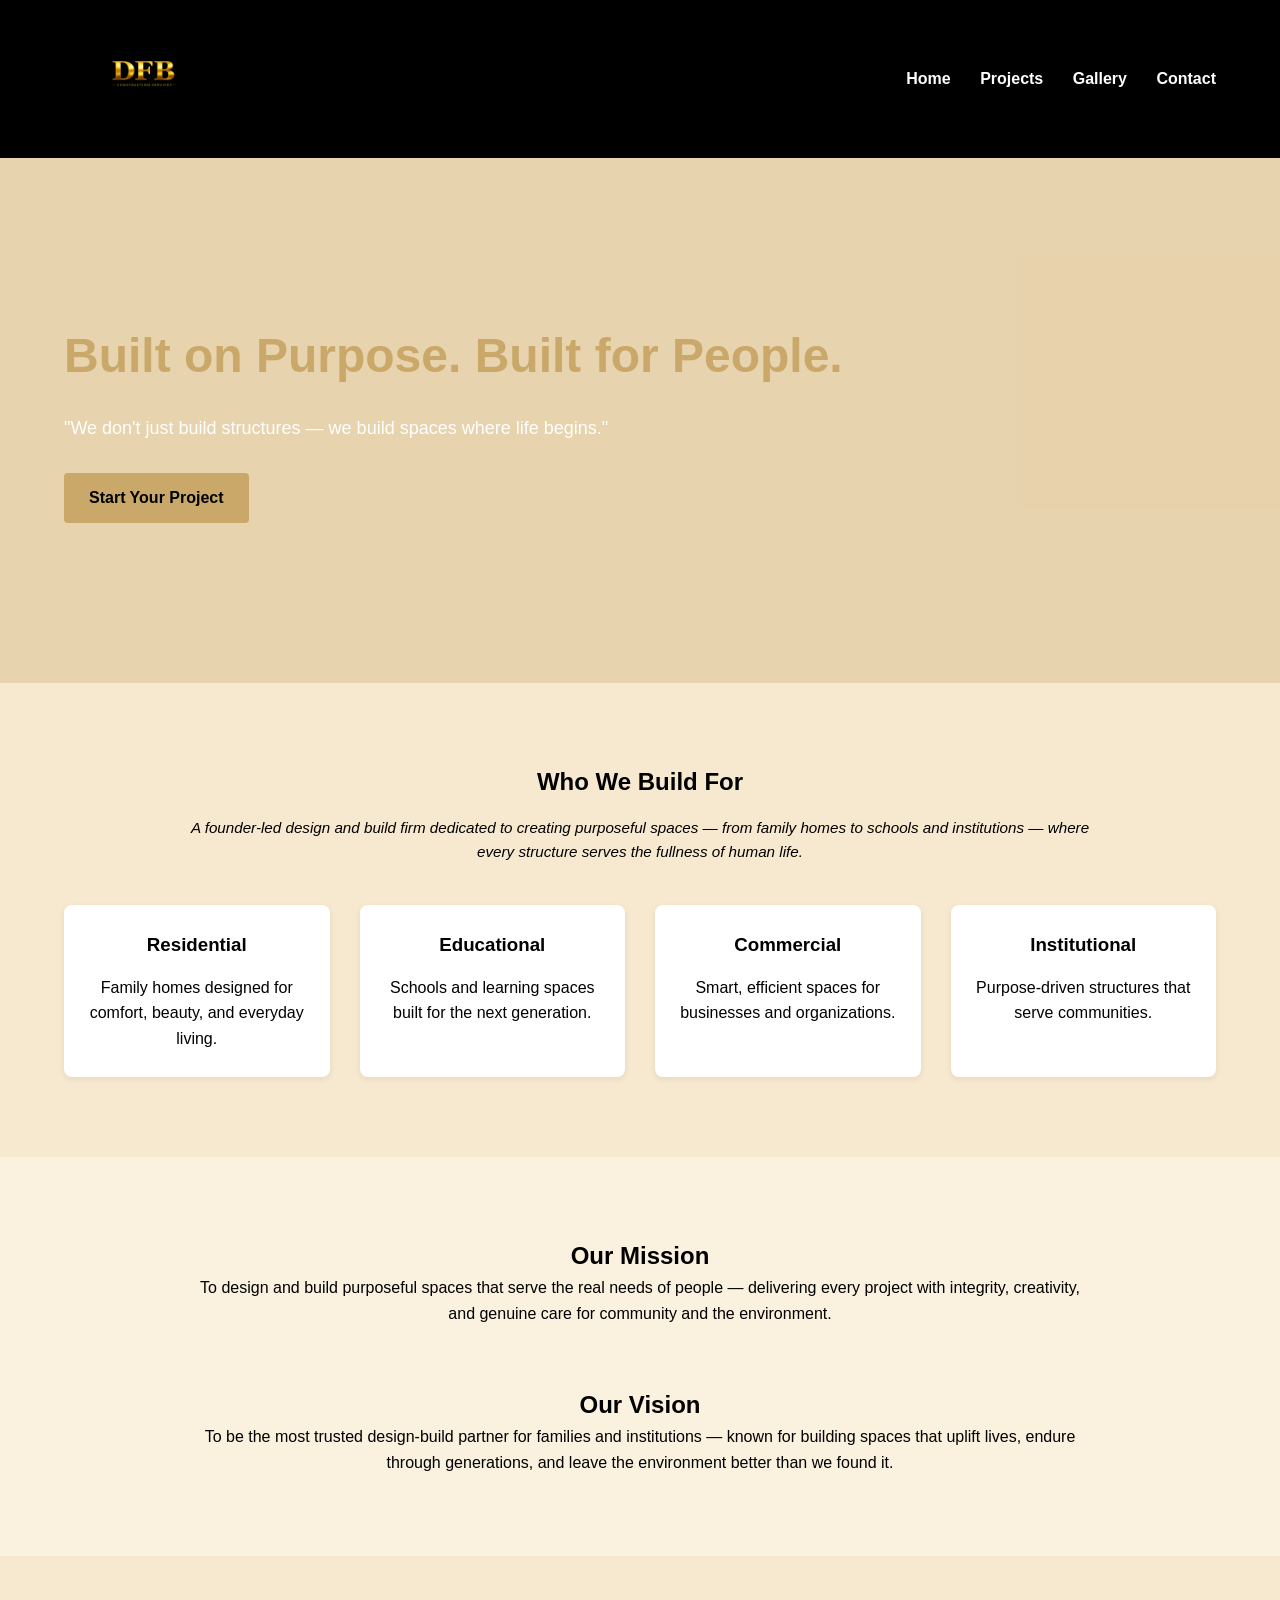
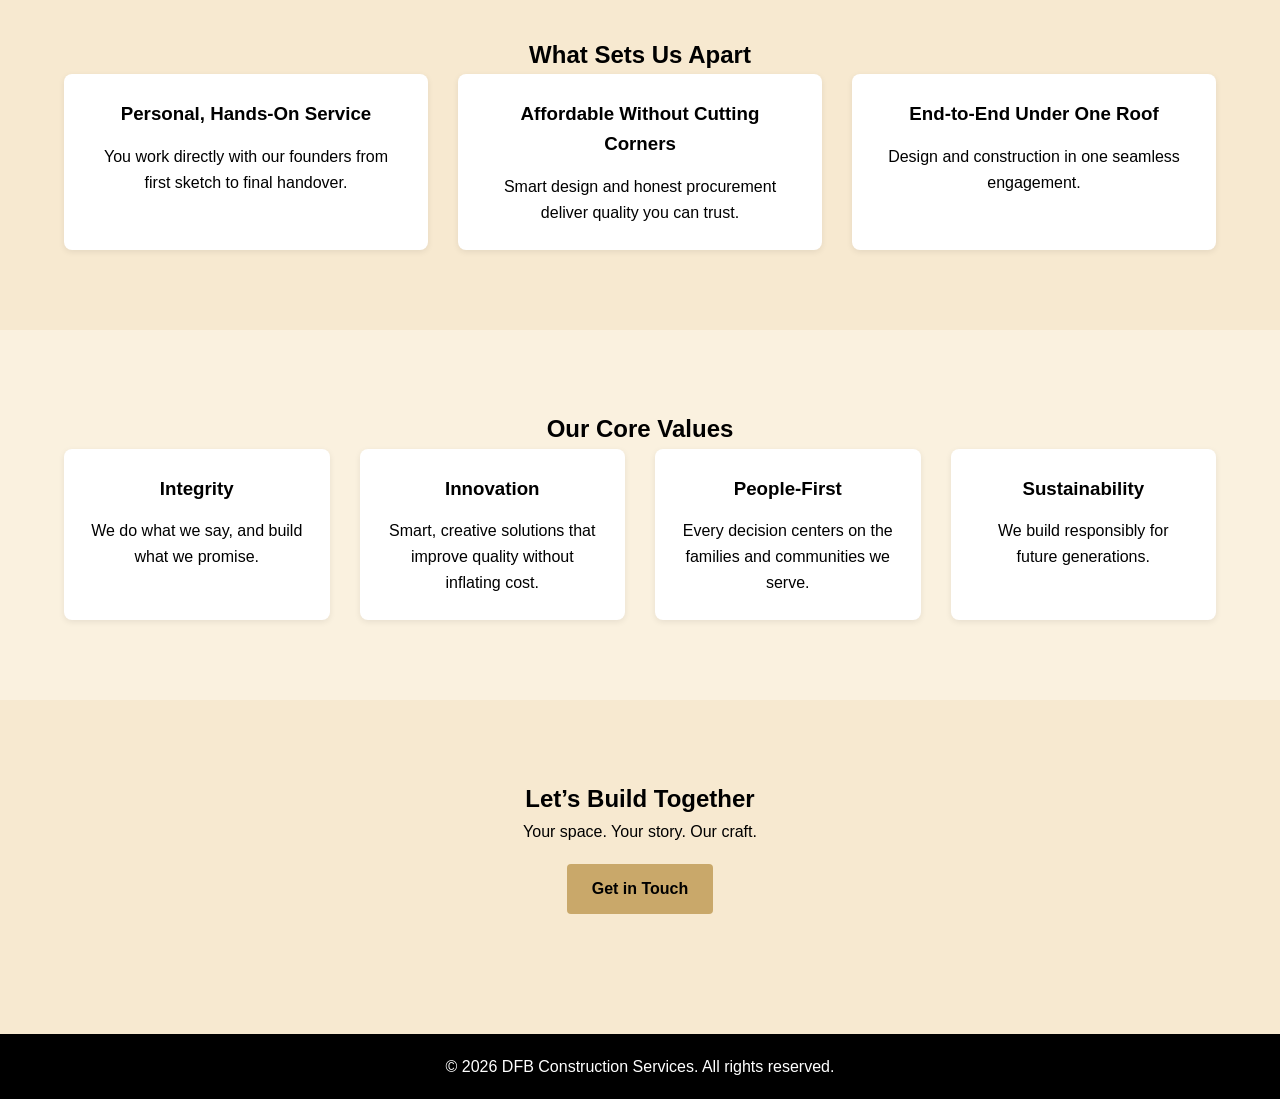
==== index.html @ 48f89ff3 "who we build for space" ====
<!DOCTYPE html>
<html lang="en">
<head>
    <meta charset="UTF-8">
    <meta name="viewport" content="width=device-width, initial-scale=1.0">
    <title>DFB Construction Services | Built on Purpose</title>

    <!-- Global Stylesheet -->
    <link rel="stylesheet" href="style.css">
</head>

<body>

<!-- NAVIGATION -->
<nav>
    <div class="logo-container">
        <img src="dfb-logo.png" alt="DFB Construction Services Logo">
    </div>

    <div class="hamburger" onclick="toggleMenu()">☰</div>

    <div class="nav-links" id="navLinks">
        <a href="index.html">Home</a>
        <a href="projects.html">Projects</a>
        <a href="gallery.html">Gallery</a>
        <a href="contact.html">Contact</a>
    </div>
</nav>

<!-- HERO -->
<section class="hero">
    <h1>Built on Purpose. Built for People.</h1>

    <p>
        "We don't just build structures — we build spaces where life begins."
    </p>

    <a href="contact.html" class="btn">Start Your Project</a>
</section>

<!-- WHO WE BUILD FOR -->
<section class="section">
    <h2>Who We Build For</h2>
    <p style="font-size: 0.95rem; font-style: italic; margin-top: 15px; margin-bottom: 40px;">
    A founder-led design and build firm dedicated to creating purposeful spaces — from family homes to schools and institutions — where every structure serves the fullness of human life.
</p>
    <div class="grid">
        <div class="card">
            <h3>Residential</h3>
            <p>Family homes designed for comfort, beauty, and everyday living.</p>
        </div>
        <div class="card">
            <h3>Educational</h3>
            <p>Schools and learning spaces built for the next generation.</p>
        </div>
        <div class="card">
            <h3>Commercial</h3>
            <p>Smart, efficient spaces for businesses and organizations.</p>
        </div>
        <div class="card">
            <h3>Institutional</h3>
            <p>Purpose-driven structures that serve communities.</p>
        </div>
    </div>
</section>

<!-- MISSION & VISION -->
<section class="section alt">
    <h2>Our Mission</h2>
    <p>
        To design and build purposeful spaces that serve the real needs of people —
        delivering every project with integrity, creativity, and genuine care for community
        and the environment.
    </p>

    <h2 style="margin-top:60px;">Our Vision</h2>
    <p>
        To be the most trusted design-build partner for families and institutions —
        known for building spaces that uplift lives, endure through generations,
        and leave the environment better than we found it.
    </p>
</section>

<!-- WHAT SETS US APART -->
<section class="section">
    <h2>What Sets Us Apart</h2>
    <div class="grid">
        <div class="card">
            <h3>Personal, Hands-On Service</h3>
            <p>You work directly with our founders from first sketch to final handover.</p>
        </div>
        <div class="card">
            <h3>Affordable Without Cutting Corners</h3>
            <p>Smart design and honest procurement deliver quality you can trust.</p>
        </div>
        <div class="card">
            <h3>End-to-End Under One Roof</h3>
            <p>Design and construction in one seamless engagement.</p>
        </div>
    </div>
</section>

<!-- CORE VALUES -->
<section class="section alt">
    <h2>Our Core Values</h2>
    <div class="grid">
        <div class="card">
            <h3>Integrity</h3>
            <p>We do what we say, and build what we promise.</p>
        </div>
        <div class="card">
            <h3>Innovation</h3>
            <p>Smart, creative solutions that improve quality without inflating cost.</p>
        </div>
        <div class="card">
            <h3>People-First</h3>
            <p>Every decision centers on the families and communities we serve.</p>
        </div>
        <div class="card">
            <h3>Sustainability</h3>
            <p>We build responsibly for future generations.</p>
        </div>
    </div>
</section>

<!-- CTA -->
<section class="section">
    <h2>Let’s Build Together</h2>
    <p>Your space. Your story. Our craft.</p>
    <a href="contact.html" class="btn">Get in Touch</a>
</section>

<footer>
    <p>&copy; 2026 DFB Construction Services. All rights reserved.</p>
</footer>

<script>
function toggleMenu() {
    document.getElementById("navLinks").classList.toggle("show");
}
</script>

</body>
</html>
---- style.css ----
/* GLOBAL COLORS */
:root {
    --accent: #C9A86A; /* main gold */
    --accent-light: #F7E9D0; /* light gold background */
    --accent-lighter: #FAF1DF; /* very light gold tint */
    --text-dark: #000000;
    --text-light: #ffffff;
}

/* RESET */
* {
    margin: 0;
    padding: 0;
    box-sizing: border-box;
    font-family: Arial, sans-serif;
}

body {
    background-color: var(--accent-light);
    color: var(--text-dark);
    line-height: 1.6;
}

/* NAVIGATION */
nav {
    background-color: #000000;
    padding: 20px 5%;
    display: flex;
    justify-content: space-between;
    align-items: center;
}

.logo-container img {
    height: 110px;
    object-fit: contain;
}

.nav-links a {
    color: var(--text-light);
    margin-left: 25px;
    text-decoration: none;
    font-weight: bold;
}

.nav-links a:hover {
    color: var(--accent);
}

/* MOBILE NAV */
.hamburger {
    display: none;
    font-size: 28px;
    cursor: pointer;
    color: var(--accent);
}

@media (max-width: 768px) {
    .hamburger {
        display: block;
    }

    .nav-links {
        display: none;
        flex-direction: column;
        background: #000;
        padding: 20px;
        margin-top: 10px;
    }

    .nav-links.show {
        display: flex;
    }

    .nav-links a {
        margin: 10px 0;
    }
}

/* HERO SECTION */
.hero {
    position: relative;
    padding: 160px 5%;
    color: var(--text-light);
    background: url('https://images.unsplash.com/photo-1568605114967-8130f3a36994?auto=format&fit=crop&w=1950&q=80')
        center/cover no-repeat;
}

.hero::before {
    content: "";
    position: absolute;
    inset: 0;
    background: rgba(201, 168, 106, 0.35); /* subtle gold overlay */
}

.hero > * {
    position: relative;
    z-index: 2;
}

.hero h1 {
    font-size: 48px;
    color: var(--accent);
    margin-bottom: 20px;
}

.hero p {
    max-width: 600px;
    font-size: 18px;
    margin-bottom: 30px;
}

.btn {
    display: inline-block;
    padding: 12px 25px;
    background: var(--accent);
    color: #000;
    text-decoration: none;
    font-weight: bold;
    border-radius: 4px;
}

.btn:hover {
    background: #b99755;
}

/* SECTION LAYOUT */
.section {
    padding: 80px 5%;
    background: var(--accent-light);
}

.section.alt {
    background: var(--accent-lighter);
}

.section p {
    text-align: center;
    margin-left: auto;
    margin-right: auto;
    max-width: 900px;
}

/* Center all section content */
.section {
    text-align: center;
}

.section p {
    text-align: center;
    margin-left: auto;
    margin-right: auto;
    max-width: 900px;
}

.section .btn {
    display: inline-block;
    margin: 20px auto 0;
}

/* GRID SYSTEM */
.grid {
    display: grid;
    grid-template-columns: repeat(auto-fit, minmax(250px, 1fr));
    gap: 30px;
}

/* CARDS */
.card {
    background: #ffffff;
    padding: 25px;
    border-radius: 8px;
    box-shadow: 0 2px 6px rgba(0,0,0,0.08);
    text-align: center;
}

.card h3 {
    margin-bottom: 15px;
    color: #000;
}

/* FOOTER */
footer {
    text-align: center;
    padding: 20px;
    background: #000000;
    color: var(--text-light);
    margin-top: 40px;
}
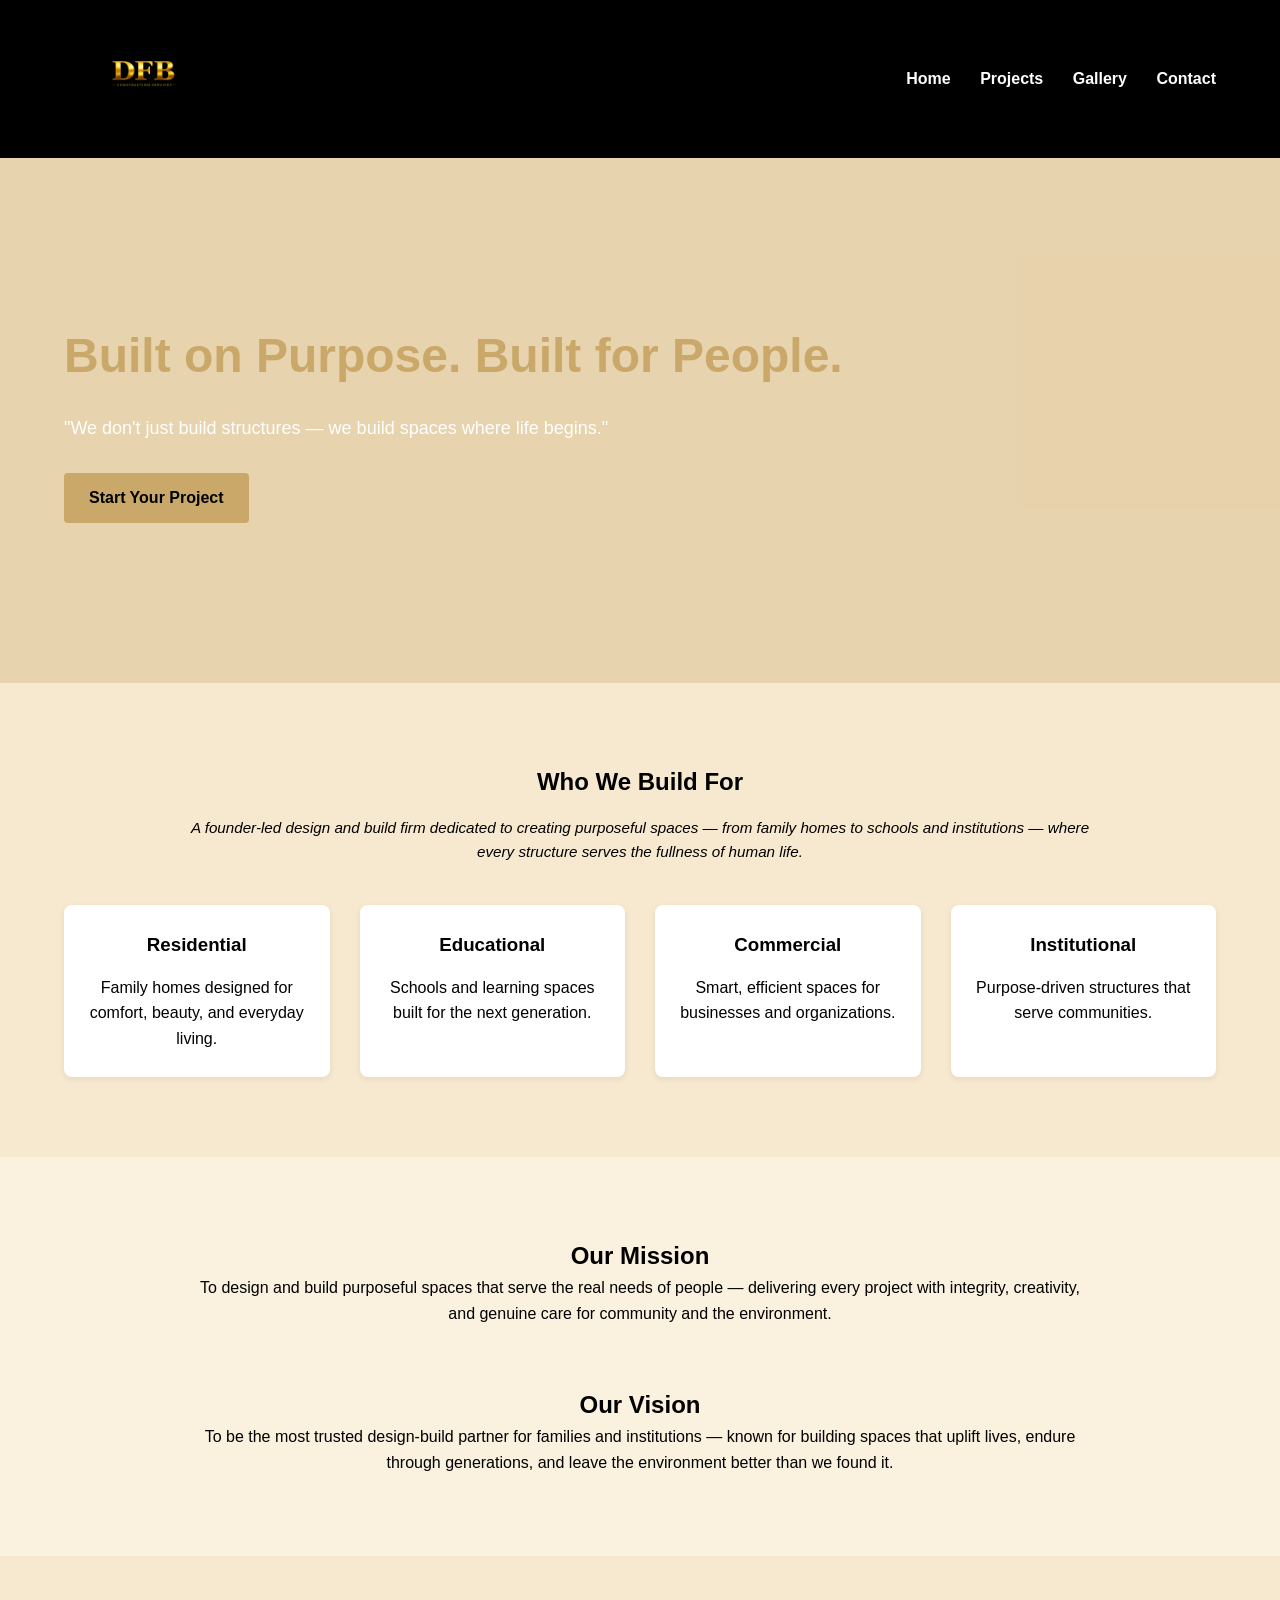
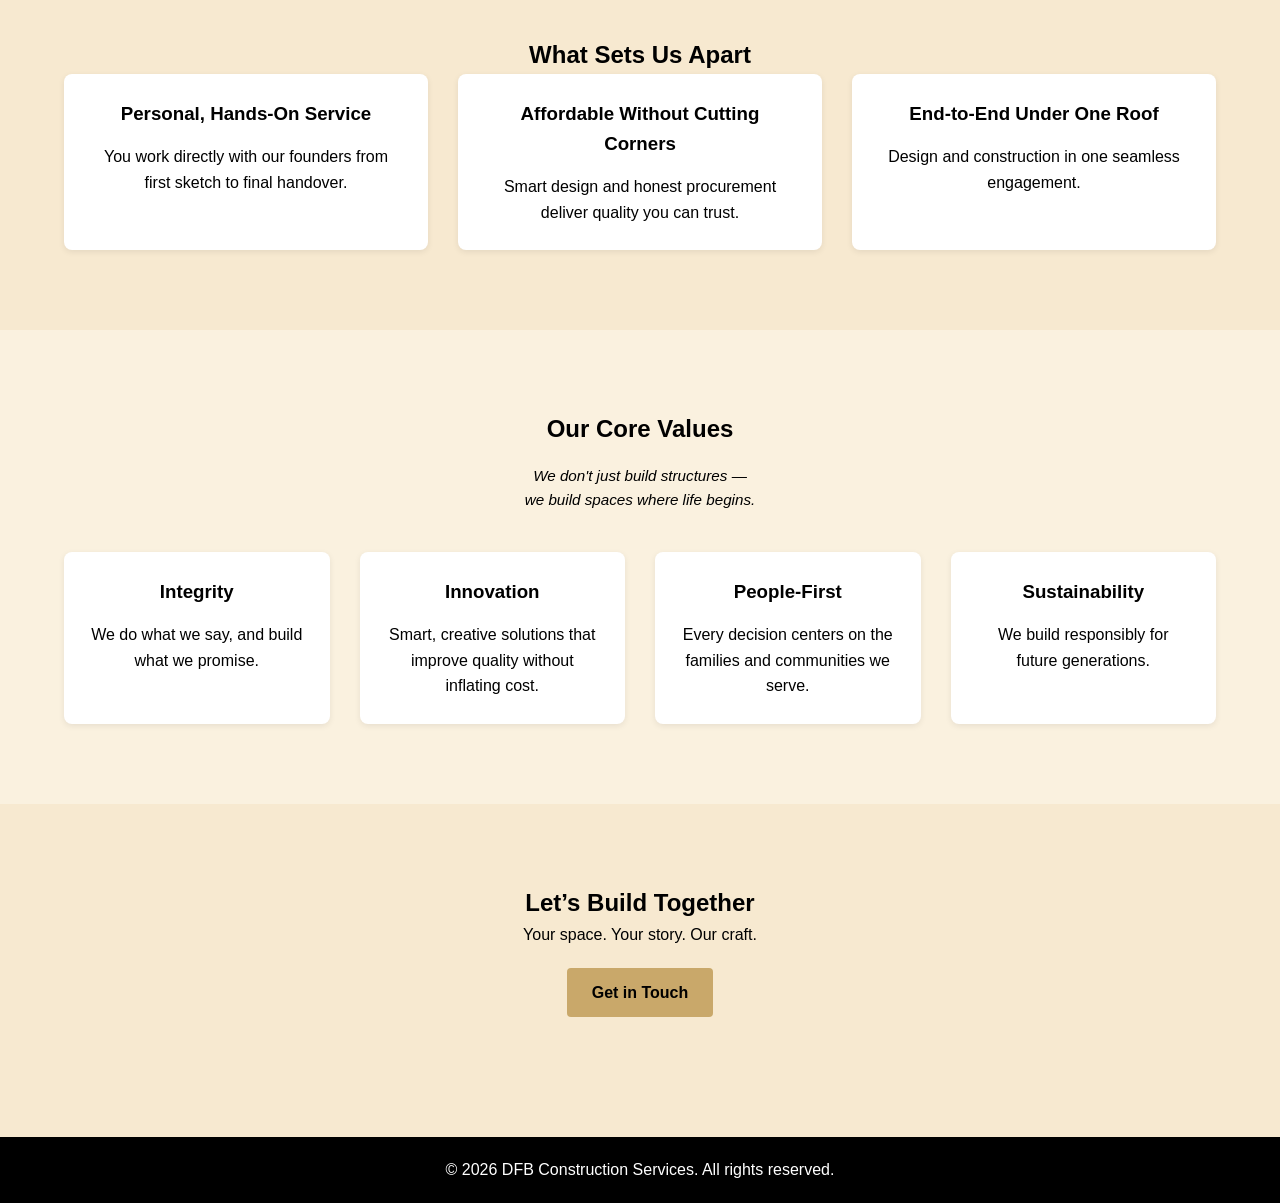
==== commit 75e67c6c: "our core values" ====
--- a/index.html
+++ b/index.html
@@ -103,6 +103,10 @@
 <!-- CORE VALUES -->
 <section class="section alt">
     <h2>Our Core Values</h2>
+    <p style="font-size: 0.95rem; font-style: italic; margin-top: 15px; margin-bottom: 40px;">
+    We don't just build structures —<br>
+    we build spaces where life begins.
+</p>
     <div class="grid">
         <div class="card">
             <h3>Integrity</h3>
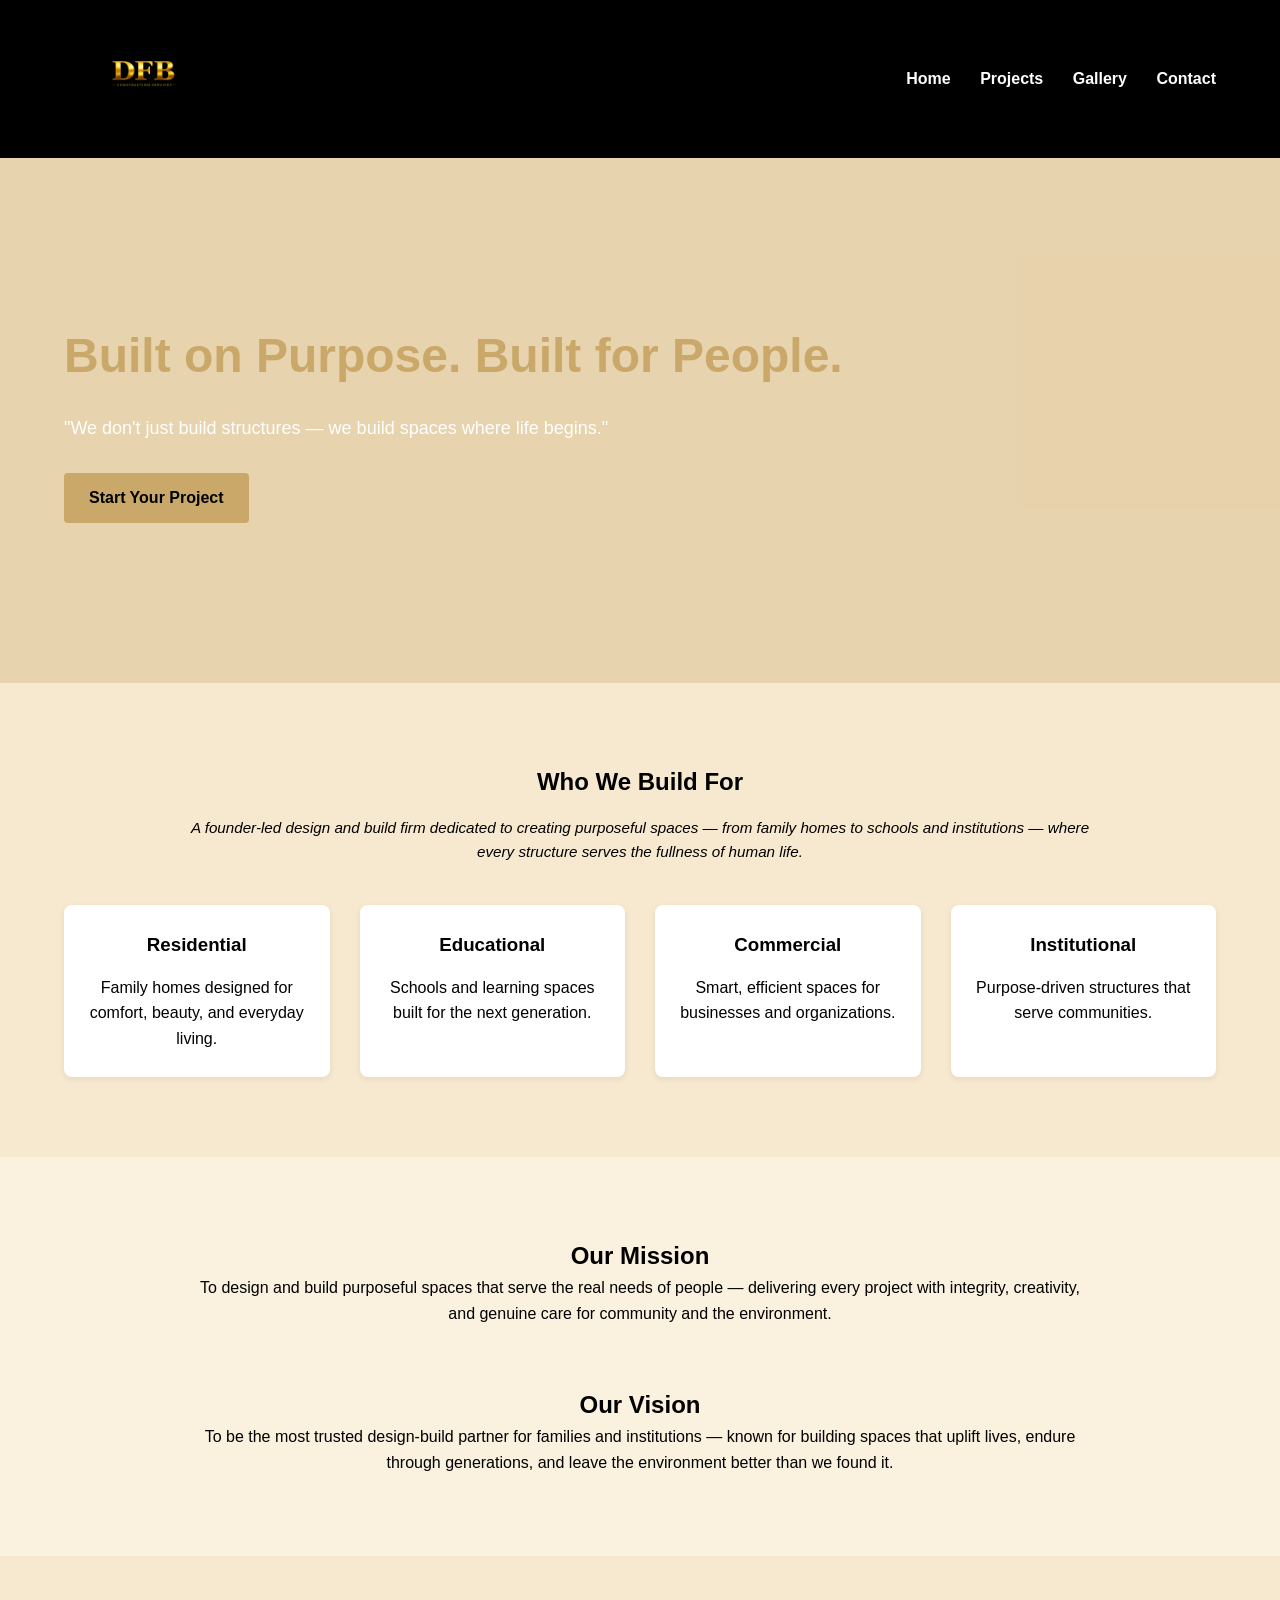
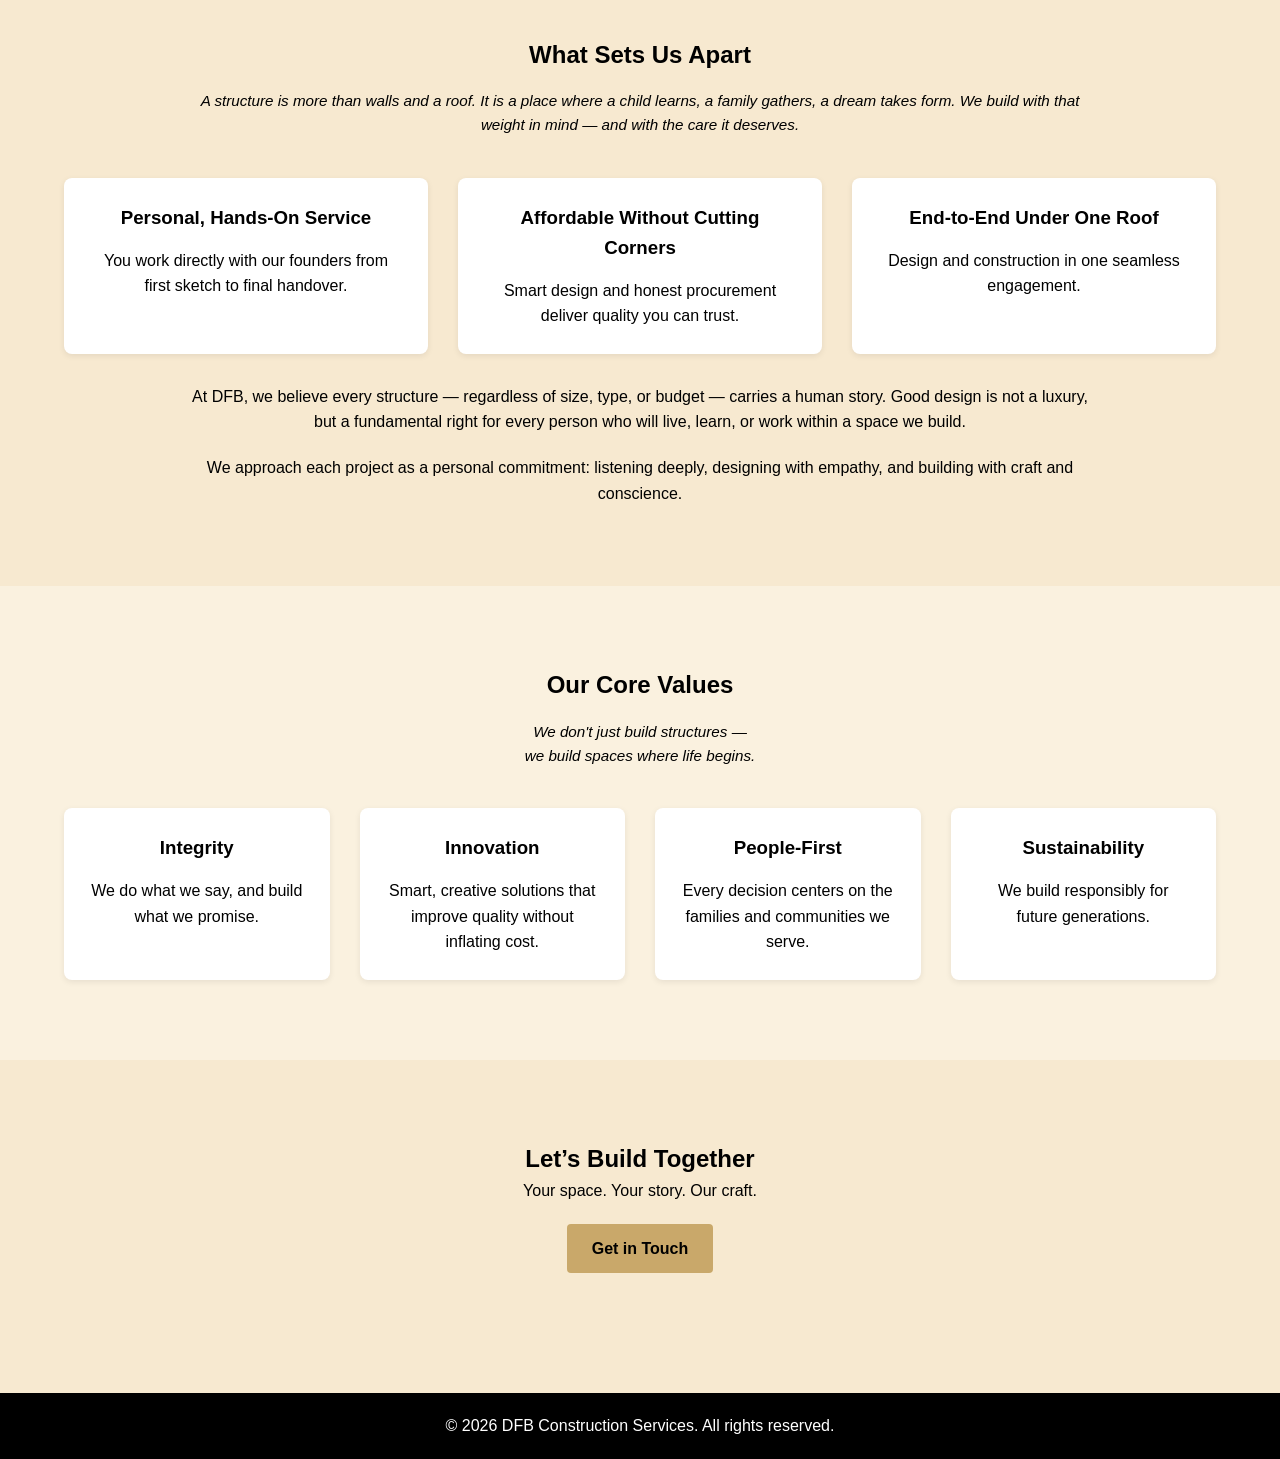
==== commit 3f2d71dd: "set us apart text" ====
--- a/index.html
+++ b/index.html
@@ -84,6 +84,10 @@
 <!-- WHAT SETS US APART -->
 <section class="section">
     <h2>What Sets Us Apart</h2>
+    <p style="font-size: 0.95rem; font-style: italic; margin-top: 15px; margin-bottom: 40px;">
+    A structure is more than walls and a roof. It is a place where a child learns, a family gathers, a dream takes form. 
+    We build with that weight in mind — and with the care it deserves.
+</p>
     <div class="grid">
         <div class="card">
             <h3>Personal, Hands-On Service</h3>
@@ -97,7 +101,19 @@
             <h3>End-to-End Under One Roof</h3>
             <p>Design and construction in one seamless engagement.</p>
         </div>
-    </div>
+   </div> <!-- end of grid -->
+
+<p style="font-size: 1rem; margin-top: 30px; margin-bottom: 0; max-width: 900px; margin-left: auto; margin-right: auto;">
+    At DFB, we believe every structure — regardless of size, type, or budget — carries a human story. 
+    Good design is not a luxury, but a fundamental right for every person who will live, learn, or work 
+    within a space we build.
+</p>
+
+<p style="font-size: 1rem; margin-top: 20px; margin-bottom: 0; max-width: 900px; margin-left: auto; margin-right: auto;">
+    We approach each project as a personal commitment: listening deeply, designing with empathy, 
+    and building with craft and conscience.
+</p>
+
 </section>
 
 <!-- CORE VALUES -->
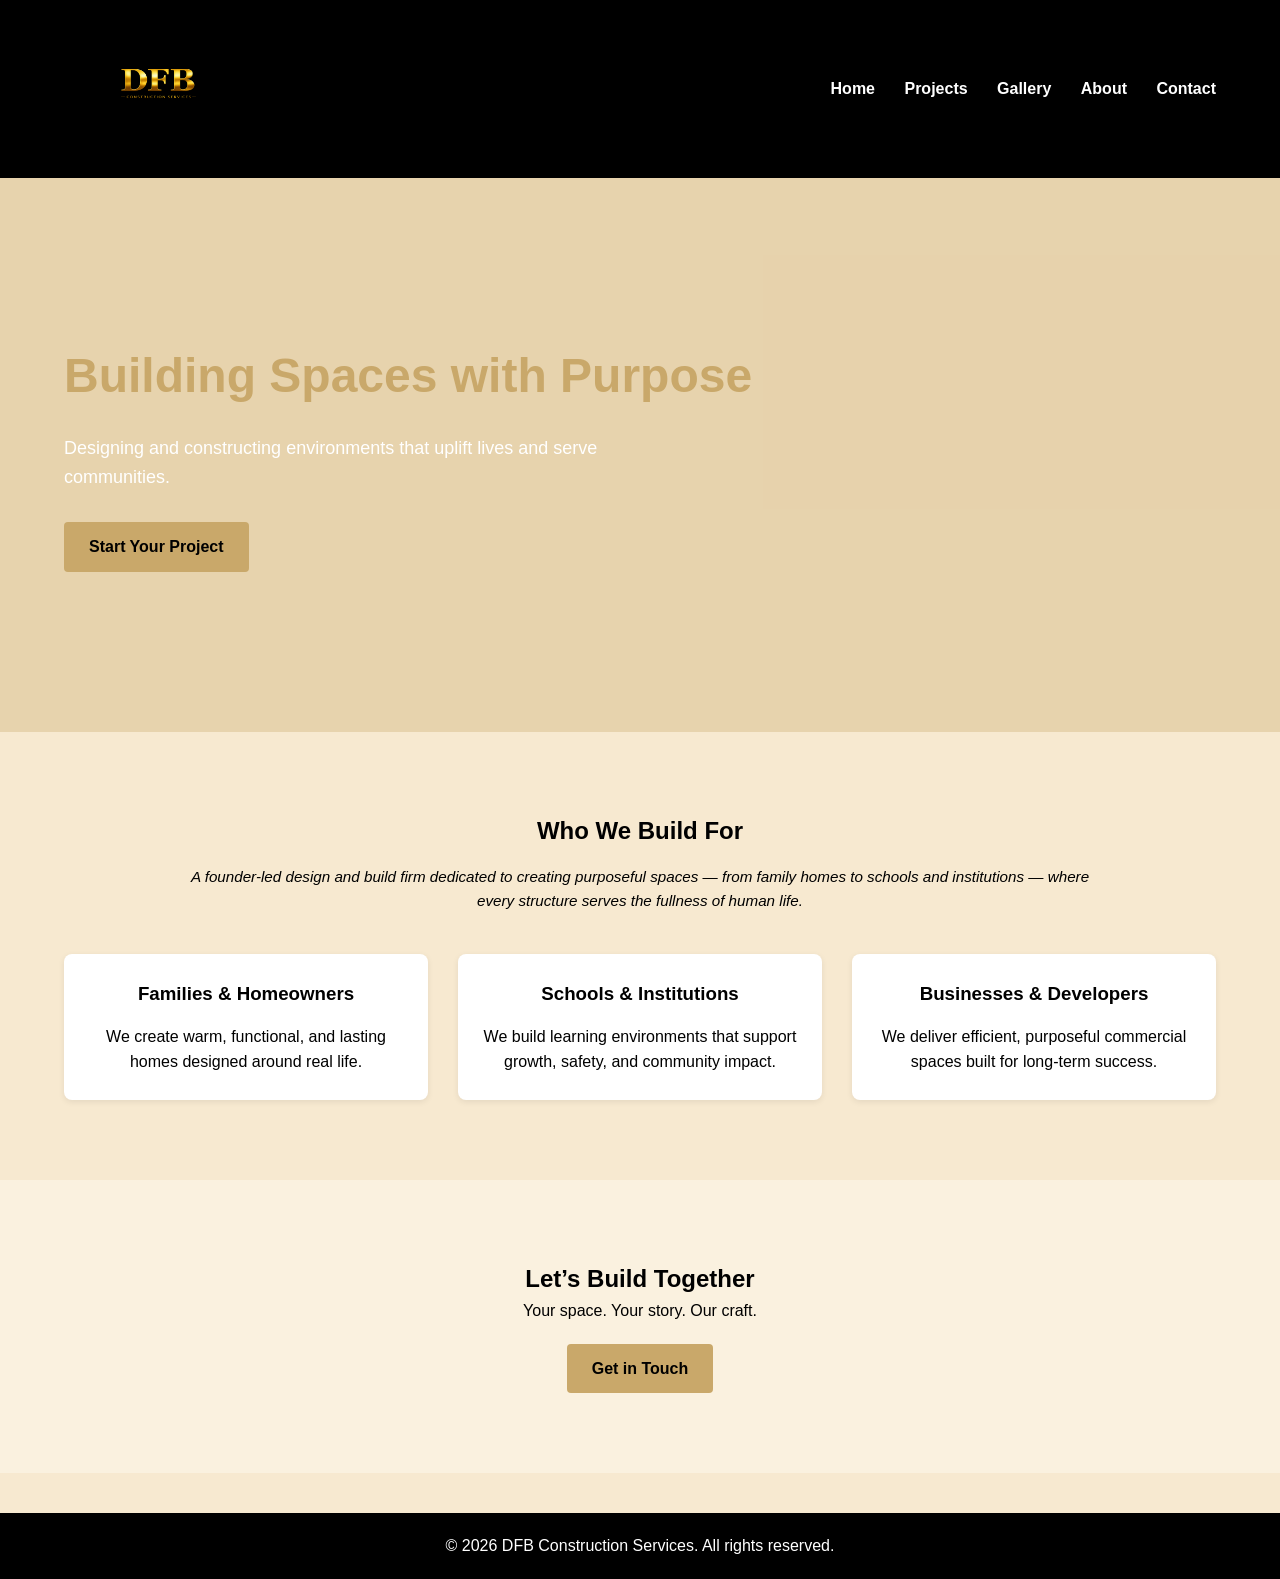
==== commit ef6cde60: "added about.html" ====
--- a/index.html
+++ b/index.html
@@ -3,9 +3,9 @@
 <head>
     <meta charset="UTF-8">
     <meta name="viewport" content="width=device-width, initial-scale=1.0">
-    <title>DFB Construction Services | Built on Purpose</title>
+    <title>DFB Construction Services</title>
 
-    <!-- Global Stylesheet -->
+    <link rel="stylesheet" href="https://cdnjs.cloudflare.com/ajax/libs/font-awesome/6.5.0/css/all.min.css">
     <link rel="stylesheet" href="style.css">
 </head>
 
@@ -23,128 +23,49 @@
         <a href="index.html">Home</a>
         <a href="projects.html">Projects</a>
         <a href="gallery.html">Gallery</a>
+        <a href="about.html">About</a>
         <a href="contact.html">Contact</a>
     </div>
 </nav>
 
 <!-- HERO -->
 <section class="hero">
-    <h1>Built on Purpose. Built for People.</h1>
-
-    <p>
-        "We don't just build structures — we build spaces where life begins."
-    </p>
-
-    <a href="contact.html" class="btn">Start Your Project</a>
+    <div class="hero-content">
+        <h1>Building Spaces with Purpose</h1>
+        <p>Designing and constructing environments that uplift lives and serve communities.</p>
+        <a href="contact.html" class="btn">Start Your Project</a>
+    </div>
 </section>
 
 <!-- WHO WE BUILD FOR -->
 <section class="section">
     <h2>Who We Build For</h2>
+
     <p style="font-size: 0.95rem; font-style: italic; margin-top: 15px; margin-bottom: 40px;">
-    A founder-led design and build firm dedicated to creating purposeful spaces — from family homes to schools and institutions — where every structure serves the fullness of human life.
-</p>
+        A founder-led design and build firm dedicated to creating purposeful spaces — from family homes to schools 
+        and institutions — where every structure serves the fullness of human life.
+    </p>
+
     <div class="grid">
         <div class="card">
-            <h3>Residential</h3>
-            <p>Family homes designed for comfort, beauty, and everyday living.</p>
+            <h3>Families & Homeowners</h3>
+            <p>We create warm, functional, and lasting homes designed around real life.</p>
         </div>
+
         <div class="card">
-            <h3>Educational</h3>
-            <p>Schools and learning spaces built for the next generation.</p>
+            <h3>Schools & Institutions</h3>
+            <p>We build learning environments that support growth, safety, and community impact.</p>
         </div>
+
         <div class="card">
-            <h3>Commercial</h3>
-            <p>Smart, efficient spaces for businesses and organizations.</p>
-        </div>
-        <div class="card">
-            <h3>Institutional</h3>
-            <p>Purpose-driven structures that serve communities.</p>
-        </div>
-    </div>
-</section>
-
-<!-- MISSION & VISION -->
-<section class="section alt">
-    <h2>Our Mission</h2>
-    <p>
-        To design and build purposeful spaces that serve the real needs of people —
-        delivering every project with integrity, creativity, and genuine care for community
-        and the environment.
-    </p>
-
-    <h2 style="margin-top:60px;">Our Vision</h2>
-    <p>
-        To be the most trusted design-build partner for families and institutions —
-        known for building spaces that uplift lives, endure through generations,
-        and leave the environment better than we found it.
-    </p>
-</section>
-
-<!-- WHAT SETS US APART -->
-<section class="section">
-    <h2>What Sets Us Apart</h2>
-    <p style="font-size: 0.95rem; font-style: italic; margin-top: 15px; margin-bottom: 40px;">
-    A structure is more than walls and a roof. It is a place where a child learns, a family gathers, a dream takes form. 
-    We build with that weight in mind — and with the care it deserves.
-</p>
-    <div class="grid">
-        <div class="card">
-            <h3>Personal, Hands-On Service</h3>
-            <p>You work directly with our founders from first sketch to final handover.</p>
-        </div>
-        <div class="card">
-            <h3>Affordable Without Cutting Corners</h3>
-            <p>Smart design and honest procurement deliver quality you can trust.</p>
-        </div>
-        <div class="card">
-            <h3>End-to-End Under One Roof</h3>
-            <p>Design and construction in one seamless engagement.</p>
-        </div>
-   </div> <!-- end of grid -->
-
-<p style="font-size: 1rem; margin-top: 30px; margin-bottom: 0; max-width: 900px; margin-left: auto; margin-right: auto;">
-    At DFB, we believe every structure — regardless of size, type, or budget — carries a human story. 
-    Good design is not a luxury, but a fundamental right for every person who will live, learn, or work 
-    within a space we build.
-</p>
-
-<p style="font-size: 1rem; margin-top: 20px; margin-bottom: 0; max-width: 900px; margin-left: auto; margin-right: auto;">
-    We approach each project as a personal commitment: listening deeply, designing with empathy, 
-    and building with craft and conscience.
-</p>
-
-</section>
-
-<!-- CORE VALUES -->
-<section class="section alt">
-    <h2>Our Core Values</h2>
-    <p style="font-size: 0.95rem; font-style: italic; margin-top: 15px; margin-bottom: 40px;">
-    We don't just build structures —<br>
-    we build spaces where life begins.
-</p>
-    <div class="grid">
-        <div class="card">
-            <h3>Integrity</h3>
-            <p>We do what we say, and build what we promise.</p>
-        </div>
-        <div class="card">
-            <h3>Innovation</h3>
-            <p>Smart, creative solutions that improve quality without inflating cost.</p>
-        </div>
-        <div class="card">
-            <h3>People-First</h3>
-            <p>Every decision centers on the families and communities we serve.</p>
-        </div>
-        <div class="card">
-            <h3>Sustainability</h3>
-            <p>We build responsibly for future generations.</p>
+            <h3>Businesses & Developers</h3>
+            <p>We deliver efficient, purposeful commercial spaces built for long-term success.</p>
         </div>
     </div>
 </section>
 
 <!-- CTA -->
-<section class="section">
+<section class="section alt">
     <h2>Let’s Build Together</h2>
     <p>Your space. Your story. Our craft.</p>
     <a href="contact.html" class="btn">Get in Touch</a>
--- a/style.css
+++ b/style.css
@@ -31,7 +31,7 @@
 }
 
 .logo-container img {
-    height: 110px;
+    height: 130px;
     object-fit: contain;
 }
 
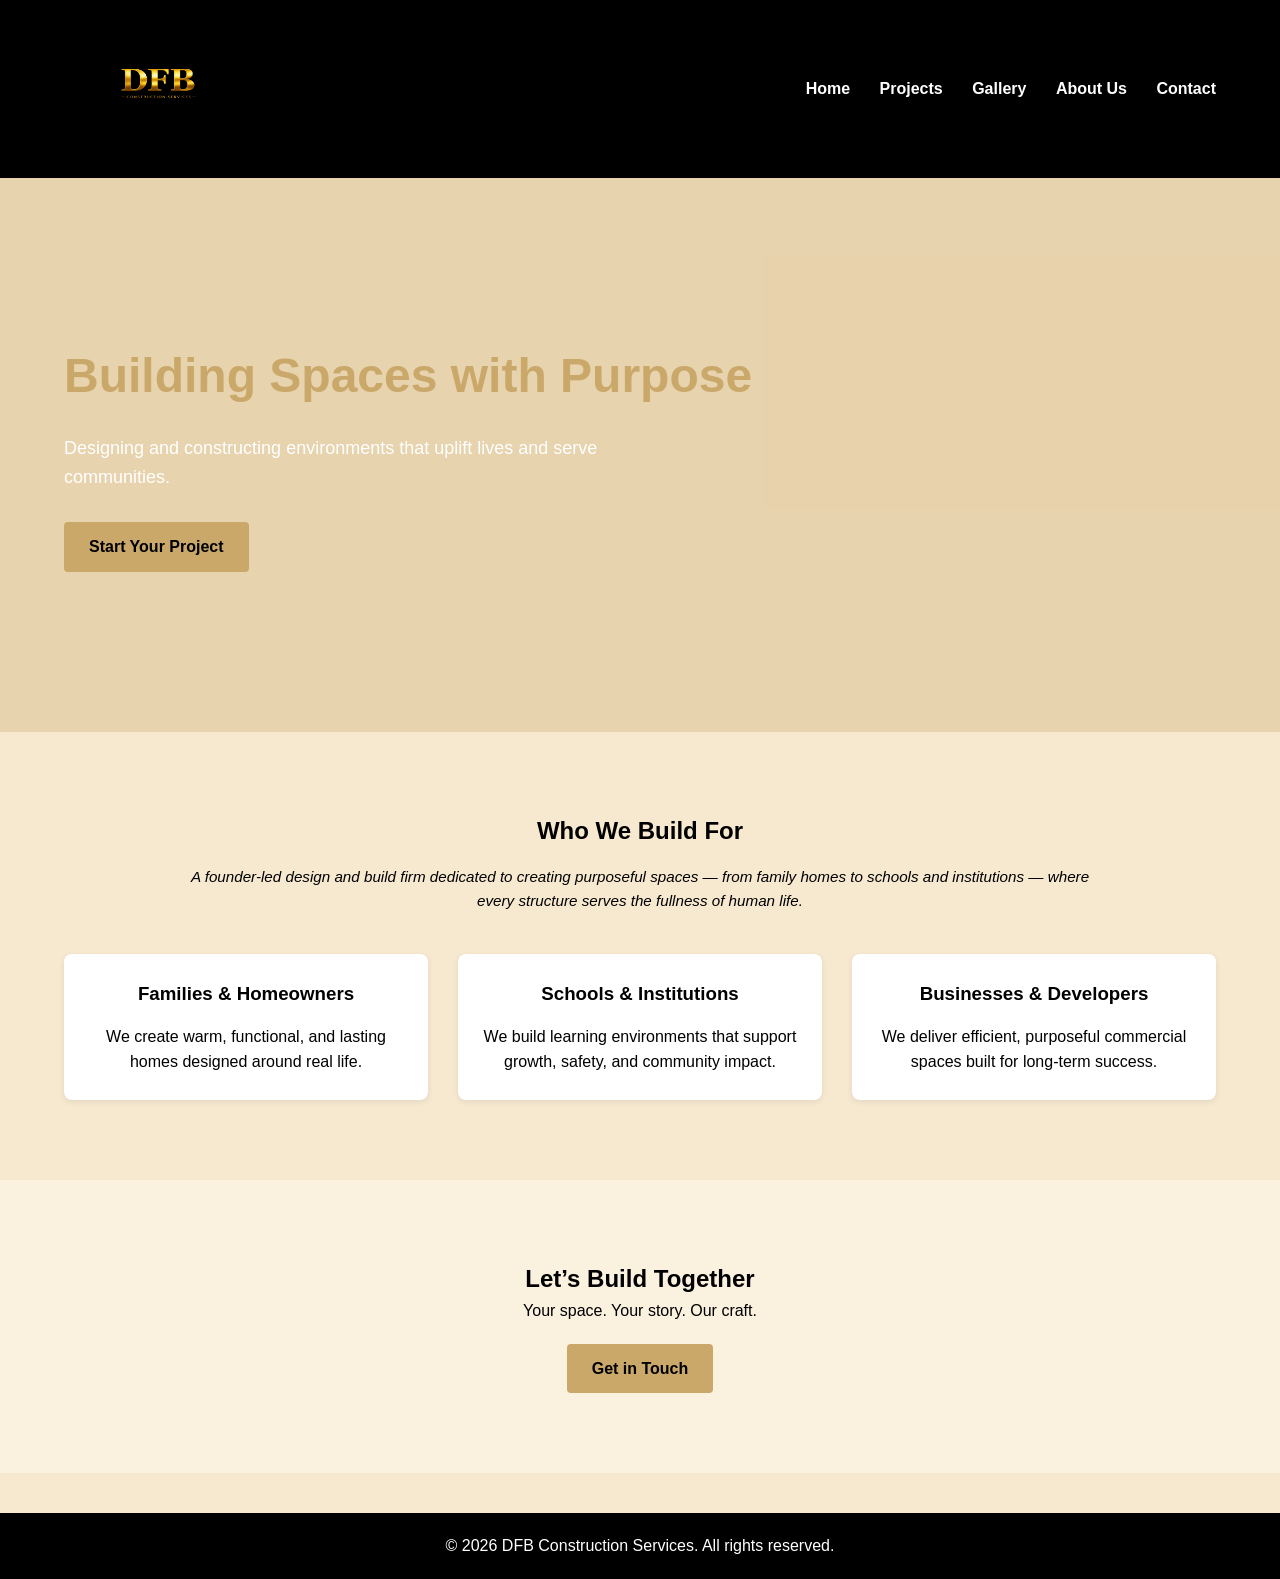
==== commit 4023236f: "change about to about us" ====
--- a/index.html
+++ b/index.html
@@ -23,7 +23,7 @@
         <a href="index.html">Home</a>
         <a href="projects.html">Projects</a>
         <a href="gallery.html">Gallery</a>
-        <a href="about.html">About</a>
+        <a href="about.html">About Us</a>
         <a href="contact.html">Contact</a>
     </div>
 </nav>
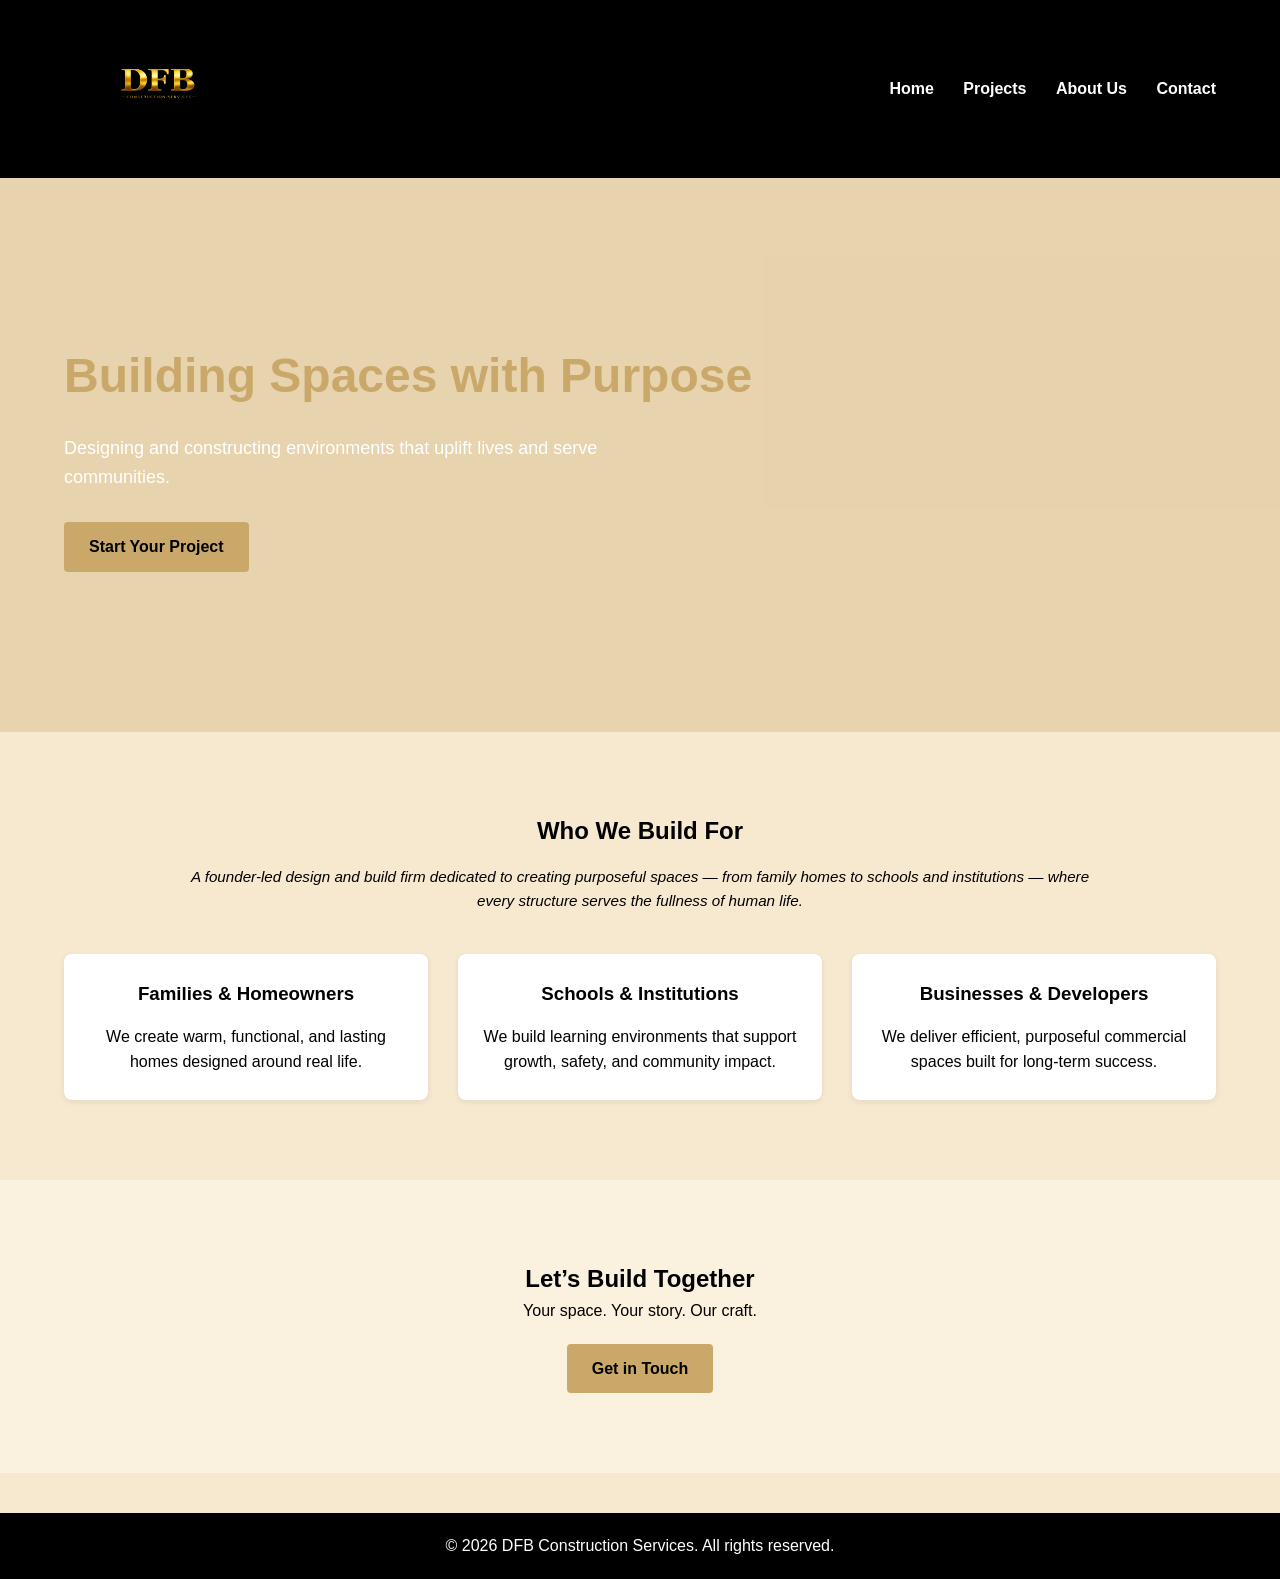
==== commit 24985f54: "Add 51 media files" ====
--- a/index.html
+++ b/index.html
@@ -22,11 +22,11 @@
     <div class="nav-links" id="navLinks">
         <a href="index.html">Home</a>
         <a href="projects.html">Projects</a>
-        <a href="gallery.html">Gallery</a>
         <a href="about.html">About Us</a>
         <a href="contact.html">Contact</a>
     </div>
 </nav>
+
 
 <!-- HERO -->
 <section class="hero">
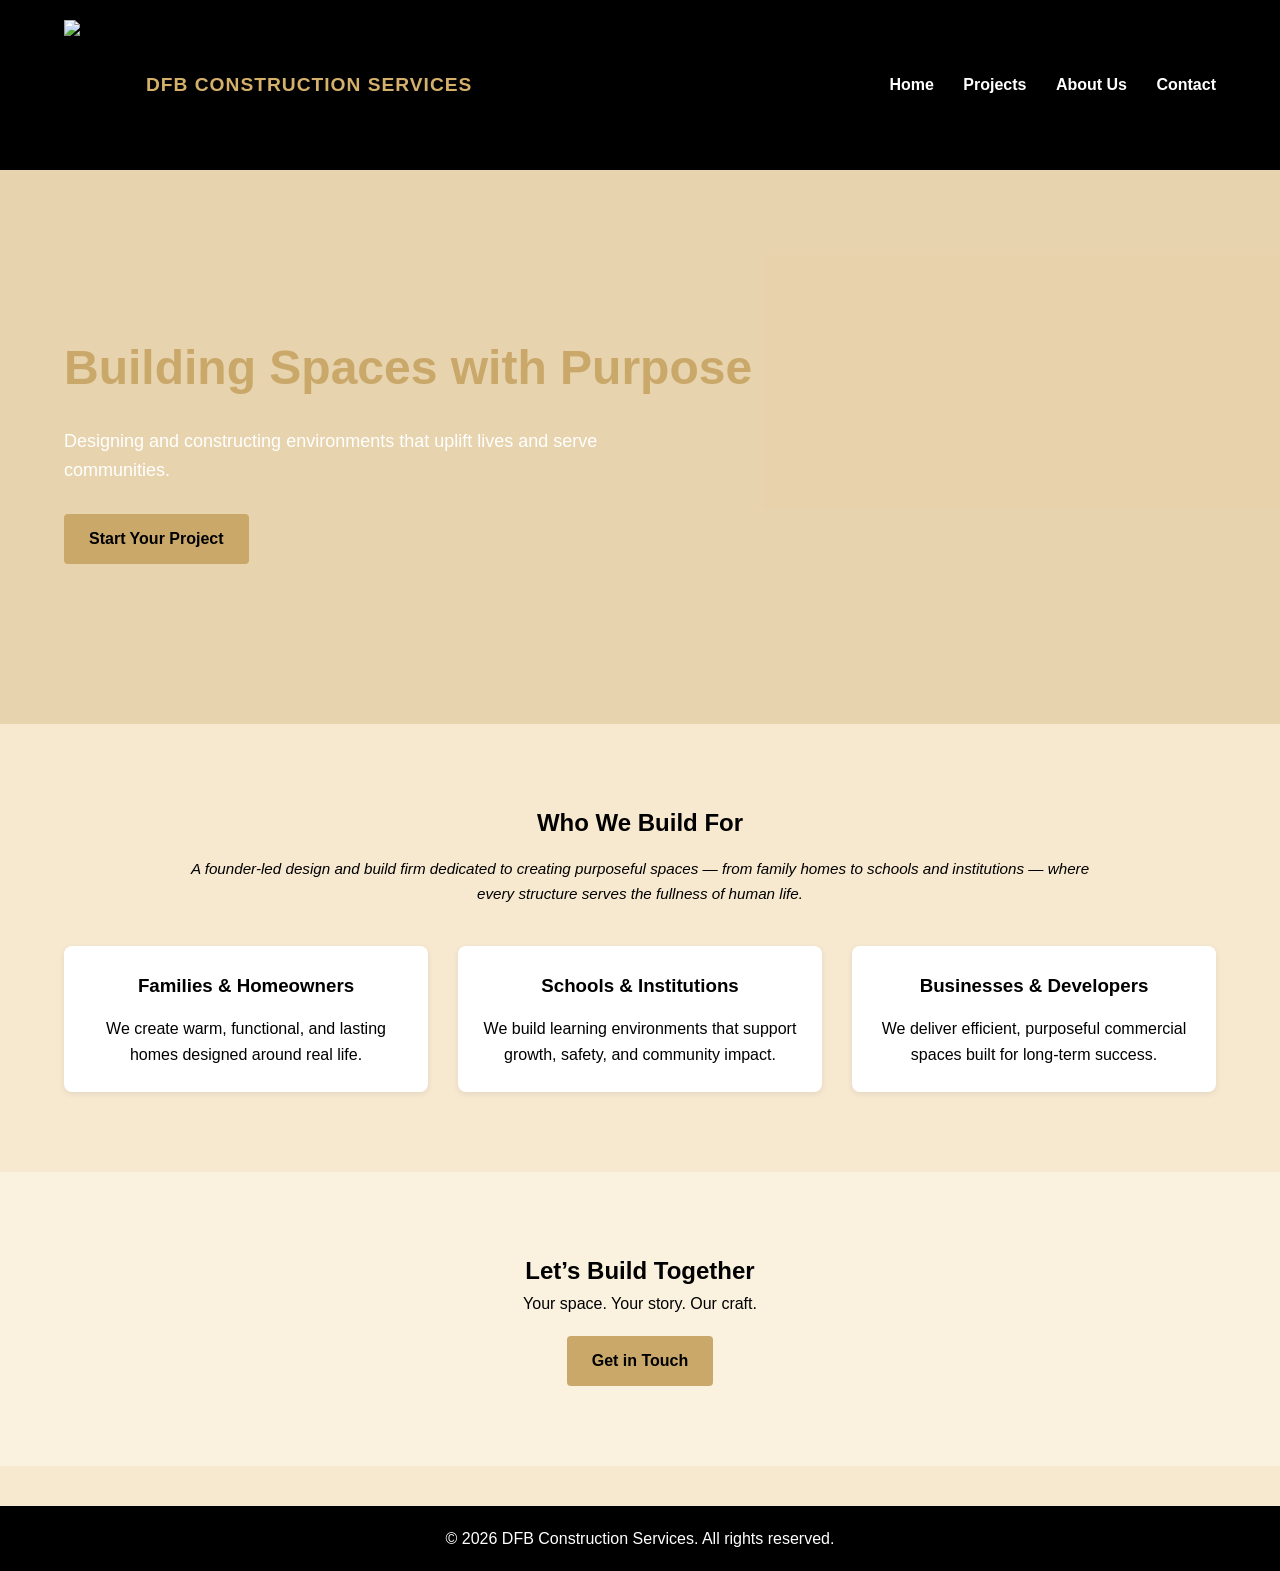
==== commit ab69ee1c: "added DFB text beside the logo" ====
--- a/index.html
+++ b/index.html
@@ -14,8 +14,10 @@
 <!-- NAVIGATION -->
 <nav>
     <div class="logo-container">
-        <img src="dfb-logo.png" alt="DFB Construction Services Logo">
-    </div>
+    <img src="dfb_logo.png" alt="DFB Logo" class="logo-img">
+    <span class="logo-text">DFB Construction Services</span>
+</div>
+
 
     <div class="hamburger" onclick="toggleMenu()">☰</div>
 
--- a/style.css
+++ b/style.css
@@ -185,4 +185,38 @@
     background: #000000;
     color: var(--text-light);
     margin-top: 40px;
-}+}
+/* Logo beside text */
+.logo-container {
+    display: flex;
+    align-items: center;
+    gap: 12px; /* space between logo and text */
+}
+
+/* Bigger logo */
+.logo-img {
+    width: 70px; /* adjust if you want it bigger */
+    height: auto;
+}
+
+/* Gold text beside logo */
+.logo-text {
+    font-size: 1.2rem;
+    font-weight: 700;
+    color: #d4b06a;
+    letter-spacing: 1px;
+    text-transform: uppercase;
+    white-space: nowrap;
+}
+
+/* Mobile adjustments */
+@media (max-width: 768px) {
+    .logo-img {
+        width: 55px;
+    }
+
+    .logo-text {
+        font-size: 0.9rem;
+        letter-spacing: 0.5px;
+    }
+}
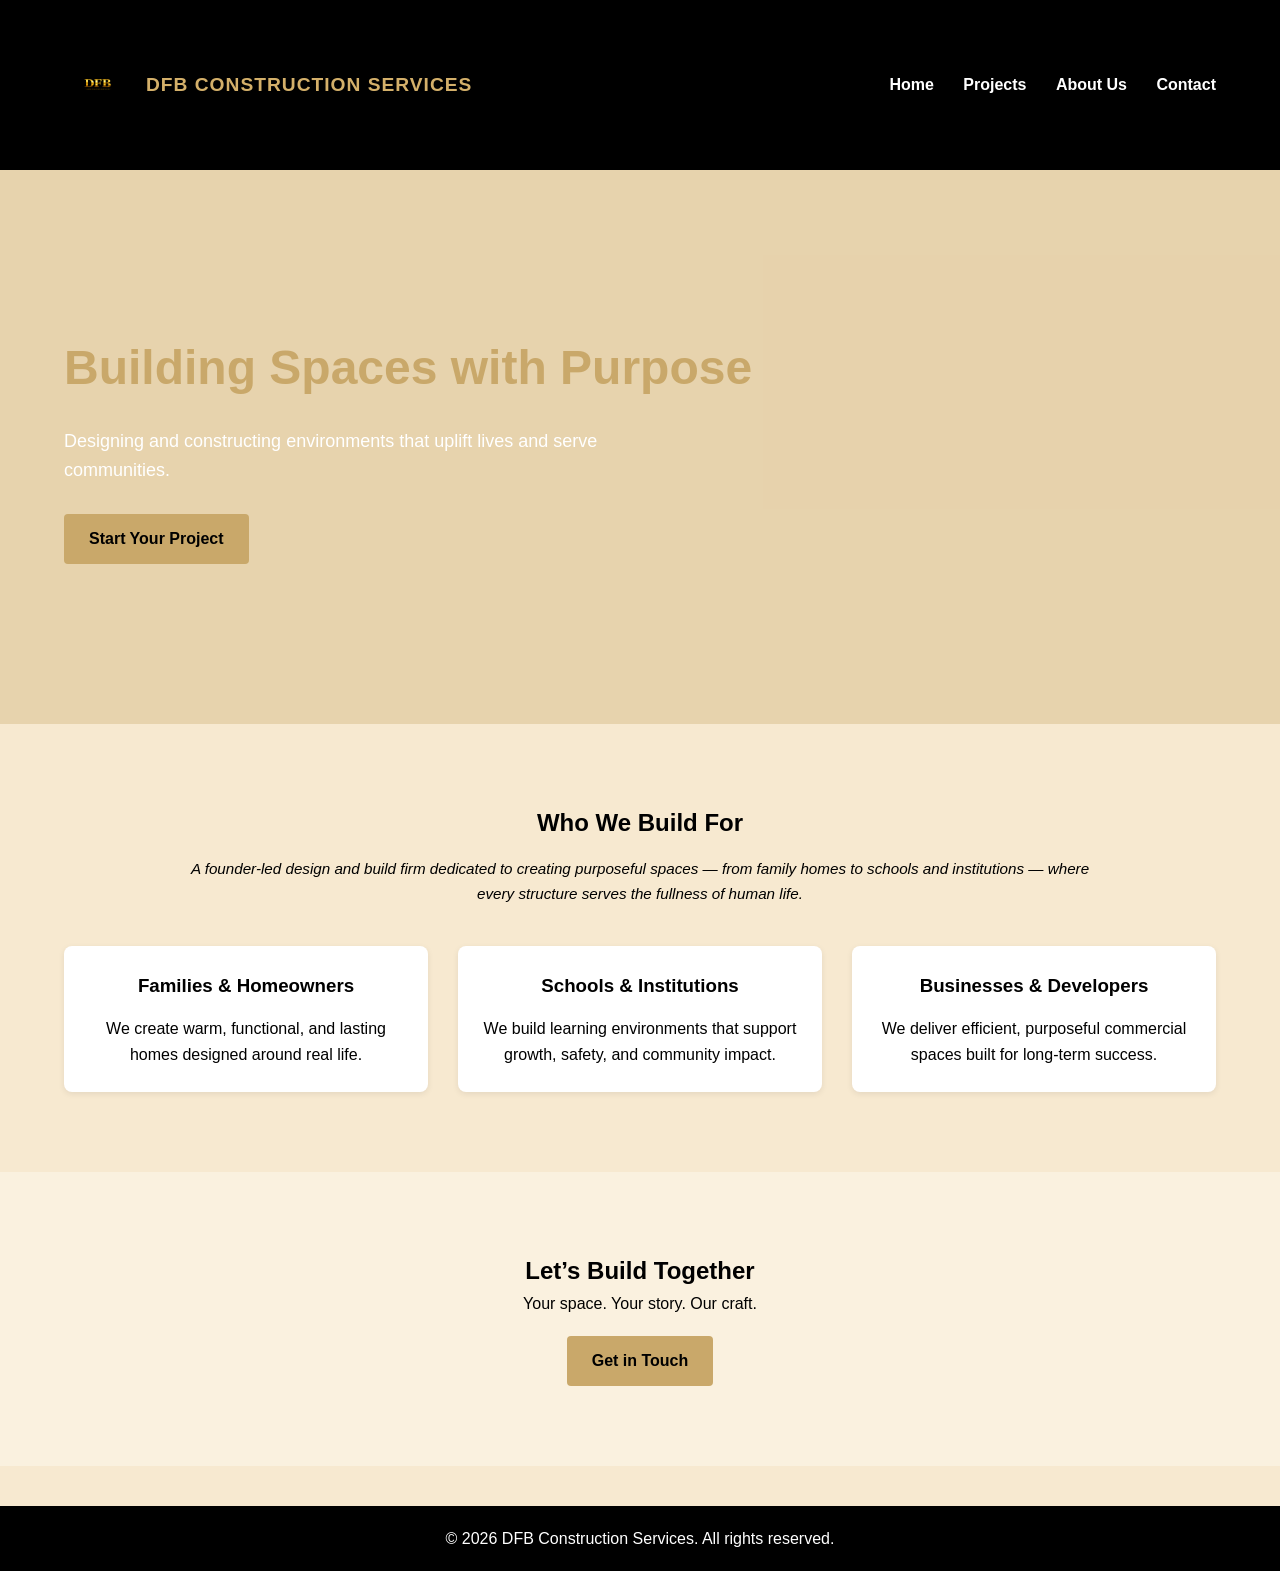
==== commit 9c393223: "correct the dfb logo filename" ====
--- a/index.html
+++ b/index.html
@@ -14,7 +14,7 @@
 <!-- NAVIGATION -->
 <nav>
     <div class="logo-container">
-    <img src="dfb_logo.png" alt="DFB Logo" class="logo-img">
+    <img src="dfb-logo.png" alt="DFB Logo" class="logo-img">
     <span class="logo-text">DFB Construction Services</span>
 </div>
 
